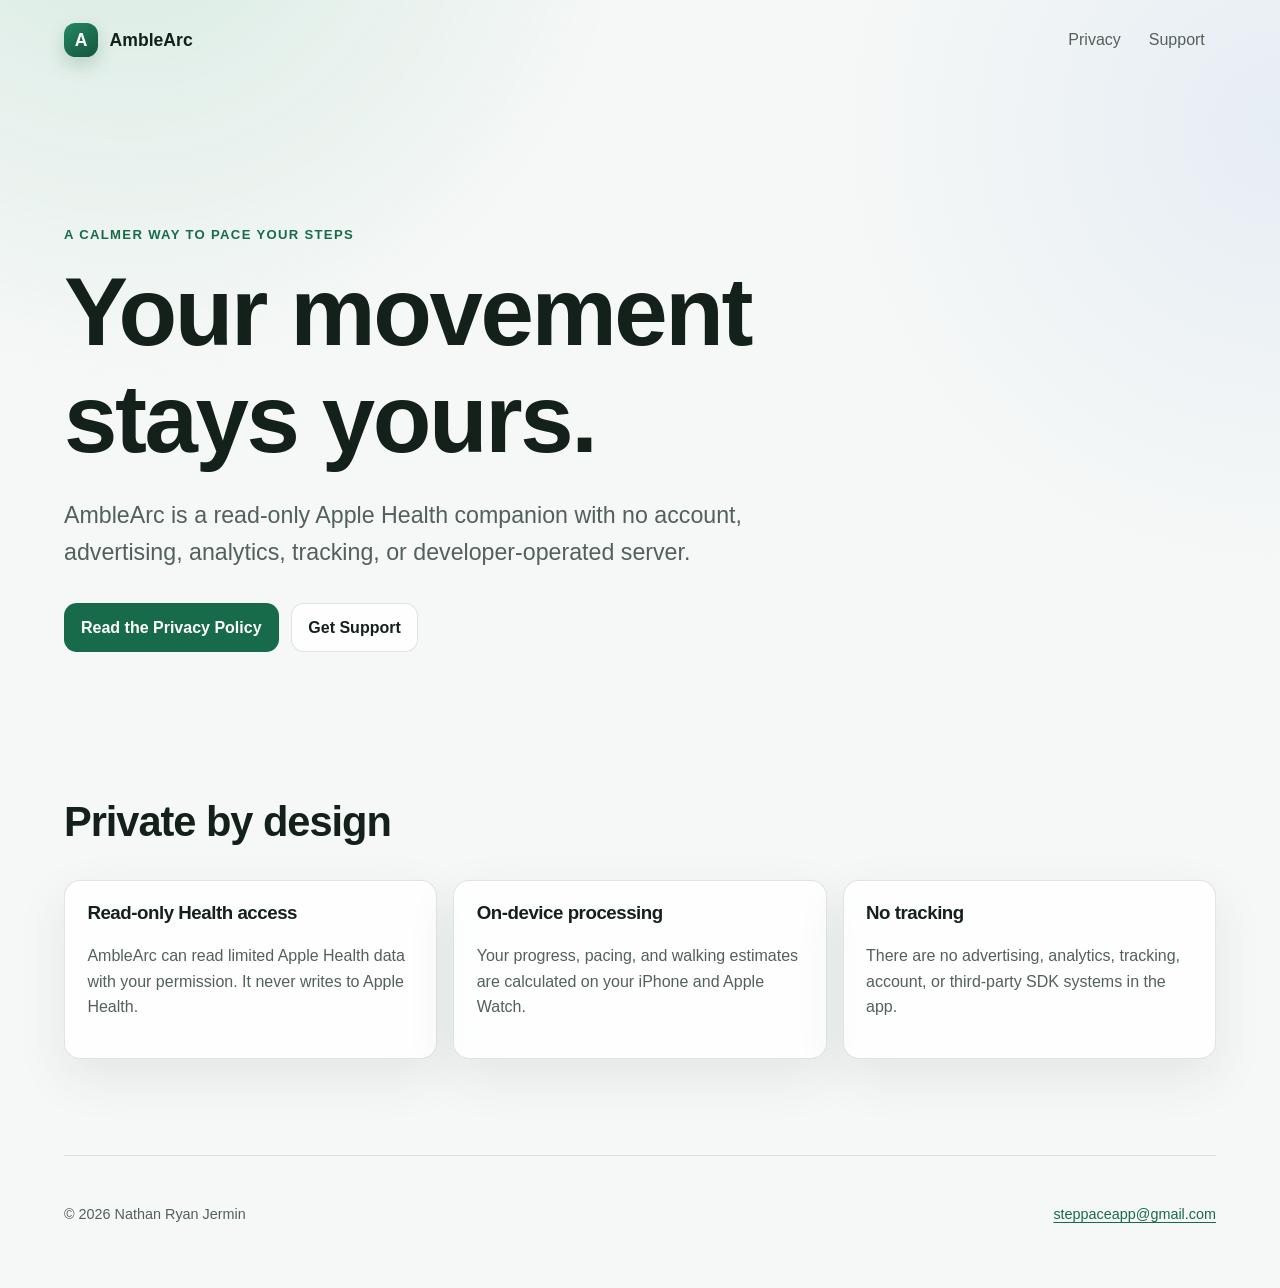
==== index.html @ 31161454 "Publish AmbleArc privacy and support pages" ====
<!doctype html>
<html lang="en">
<head>
  <meta charset="utf-8">
  <meta name="viewport" content="width=device-width, initial-scale=1">
  <meta name="description" content="Official privacy and support information for AmbleArc.">
  <title>AmbleArc — Privacy and Support</title>
  <link rel="canonical" href="https://nathan-jermin02.github.io/amblearc-support/">
  <link rel="stylesheet" href="./assets/styles.css">
</head>
<body>
  <header class="site-header">
    <a class="brand" href="./" aria-label="AmbleArc home">
      <span class="brand-mark" aria-hidden="true">A</span>
      <span>AmbleArc</span>
    </a>
    <nav aria-label="Primary">
      <a href="./privacy/">Privacy</a>
      <a href="./support/">Support</a>
    </nav>
  </header>

  <main>
    <section class="hero">
      <p class="eyebrow">A calmer way to pace your steps</p>
      <h1>Your movement stays yours.</h1>
      <p class="lede">AmbleArc is a read-only Apple Health companion with no account, advertising, analytics, tracking, or developer-operated server.</p>
      <div class="actions">
        <a class="button primary" href="./privacy/">Read the Privacy Policy</a>
        <a class="button secondary" href="./support/">Get Support</a>
      </div>
    </section>

    <section class="principles" aria-labelledby="principles-title">
      <h2 id="principles-title">Private by design</h2>
      <div class="card-grid">
        <article class="card">
          <h3>Read-only Health access</h3>
          <p>AmbleArc can read limited Apple Health data with your permission. It never writes to Apple Health.</p>
        </article>
        <article class="card">
          <h3>On-device processing</h3>
          <p>Your progress, pacing, and walking estimates are calculated on your iPhone and Apple Watch.</p>
        </article>
        <article class="card">
          <h3>No tracking</h3>
          <p>There are no advertising, analytics, tracking, account, or third-party SDK systems in the app.</p>
        </article>
      </div>
    </section>
  </main>

  <footer>
    <p>© 2026 Nathan Ryan Jermin</p>
    <p><a href="mailto:steppaceapp@gmail.com">steppaceapp@gmail.com</a></p>
  </footer>
</body>
</html>
---- assets/styles.css ----
:root {
  color-scheme: light dark;
  --bg: #f6f8f7;
  --surface: rgba(255, 255, 255, 0.82);
  --text: #14211b;
  --muted: #526159;
  --accent: #176b4b;
  --accent-strong: #0f5138;
  --line: rgba(20, 33, 27, 0.12);
  --shadow: 0 18px 50px rgba(17, 54, 38, 0.09);
}

* {
  box-sizing: border-box;
}

html {
  font-family: -apple-system, BlinkMacSystemFont, "Segoe UI", sans-serif;
  line-height: 1.6;
  background: var(--bg);
  color: var(--text);
}

body {
  margin: 0;
  min-height: 100vh;
  background:
    radial-gradient(circle at 10% -10%, rgba(53, 162, 116, 0.16), transparent 32rem),
    radial-gradient(circle at 100% 10%, rgba(69, 128, 211, 0.09), transparent 28rem);
}

a {
  color: var(--accent);
  text-underline-offset: 0.18em;
}

a:focus-visible,
button:focus-visible,
summary:focus-visible {
  outline: 3px solid #ffffff;
  outline-offset: 2px;
  box-shadow: 0 0 0 5px #111111;
  border-radius: 0.25rem;
}

.site-header,
main,
footer {
  width: min(72rem, calc(100% - 2rem));
  margin-inline: auto;
}

.site-header {
  min-height: 5rem;
  display: flex;
  flex-wrap: wrap;
  align-items: center;
  justify-content: space-between;
  gap: 1rem;
}

.brand {
  display: inline-flex;
  align-items: center;
  gap: 0.7rem;
  color: var(--text);
  font-size: 1.1rem;
  font-weight: 720;
  text-decoration: none;
}

.brand-mark {
  display: grid;
  place-items: center;
  width: 2.15rem;
  height: 2.15rem;
  border-radius: 0.72rem;
  color: white;
  background: linear-gradient(145deg, #248764, #14553c);
  box-shadow: 0 8px 18px rgba(20, 85, 60, 0.2);
}

nav {
  display: flex;
  flex-wrap: wrap;
  gap: 0.35rem;
}

nav a {
  color: var(--muted);
  padding: 0.55rem 0.7rem;
  border-radius: 0.65rem;
  text-decoration: none;
}

nav a:hover,
nav a[aria-current="page"] {
  color: var(--text);
  background: var(--surface);
}

.hero {
  padding: clamp(5rem, 12vw, 9rem) 0 clamp(4rem, 9vw, 7rem);
  max-width: 52rem;
}

.eyebrow {
  margin: 0 0 0.8rem;
  color: var(--accent);
  font-size: 0.82rem;
  font-weight: 750;
  letter-spacing: 0.1em;
  text-transform: uppercase;
}

h1,
h2,
h3 {
  line-height: 1.12;
  letter-spacing: -0.025em;
}

h1 {
  margin: 0;
  max-width: 14ch;
  font-size: clamp(3rem, 8vw, 6rem);
}

.lede {
  max-width: 47rem;
  margin: 1.5rem 0 0;
  color: var(--muted);
  font-size: clamp(1.15rem, 2.6vw, 1.45rem);
}

.actions {
  display: flex;
  flex-wrap: wrap;
  gap: 0.8rem;
  margin-top: 2rem;
}

.button {
  display: inline-flex;
  min-height: 2.9rem;
  align-items: center;
  justify-content: center;
  padding: 0.68rem 1rem;
  border: 1px solid transparent;
  border-radius: 0.8rem;
  font-weight: 680;
  text-decoration: none;
}

.button.primary {
  color: white;
  background: var(--accent);
}

.button.primary:hover {
  background: var(--accent-strong);
}

.button.secondary {
  color: var(--text);
  border-color: var(--line);
  background: var(--surface);
}

.principles {
  padding-bottom: 6rem;
}

.principles h2 {
  font-size: clamp(1.8rem, 4vw, 2.6rem);
}

.card-grid {
  display: grid;
  grid-template-columns: repeat(3, minmax(0, 1fr));
  gap: 1rem;
}

.card,
.contact-card {
  padding: 1.4rem;
  border: 1px solid var(--line);
  border-radius: 1rem;
  background: var(--surface);
  box-shadow: var(--shadow);
}

.card h3,
.contact-card h2 {
  margin-top: 0;
}

.card p,
.small {
  color: var(--muted);
}

.document {
  max-width: 50rem;
  padding: clamp(3rem, 8vw, 6rem) 0;
}

.document h1 {
  max-width: none;
  font-size: clamp(2.8rem, 7vw, 4.8rem);
}

.document section {
  margin-top: 3rem;
}

.document h2 {
  font-size: clamp(1.5rem, 4vw, 2rem);
}

.document li + li {
  margin-top: 0.5rem;
}

address {
  font-style: normal;
}

details {
  padding: 1rem 0;
  border-top: 1px solid var(--line);
}

details:last-child {
  border-bottom: 1px solid var(--line);
}

summary {
  cursor: pointer;
  font-weight: 700;
}

footer {
  display: flex;
  justify-content: space-between;
  gap: 1rem;
  padding: 2rem 0 3rem;
  border-top: 1px solid var(--line);
  color: var(--muted);
  font-size: 0.9rem;
}

@media (max-width: 44rem) {
  .site-header {
    align-items: flex-start;
    padding-top: 1rem;
  }

  .card-grid {
    grid-template-columns: 1fr;
  }

  footer {
    display: block;
  }
}

@media (max-width: 28rem) {
  .site-header {
    flex-direction: column;
  }

  nav {
    width: 100%;
  }
}

@media (prefers-reduced-motion: reduce) {
  *,
  *::before,
  *::after {
    scroll-behavior: auto !important;
    transition-duration: 0.01ms !important;
  }
}

@media (prefers-color-scheme: dark) {
  :root {
    --bg: #0d1511;
    --surface: rgba(24, 37, 31, 0.86);
    --text: #edf6f1;
    --muted: #b1c2b9;
    --accent: #79d5ad;
    --accent-strong: #4fbf91;
    --line: rgba(237, 246, 241, 0.14);
    --shadow: 0 18px 50px rgba(0, 0, 0, 0.18);
  }

  .button.primary {
    color: #092218;
  }
}
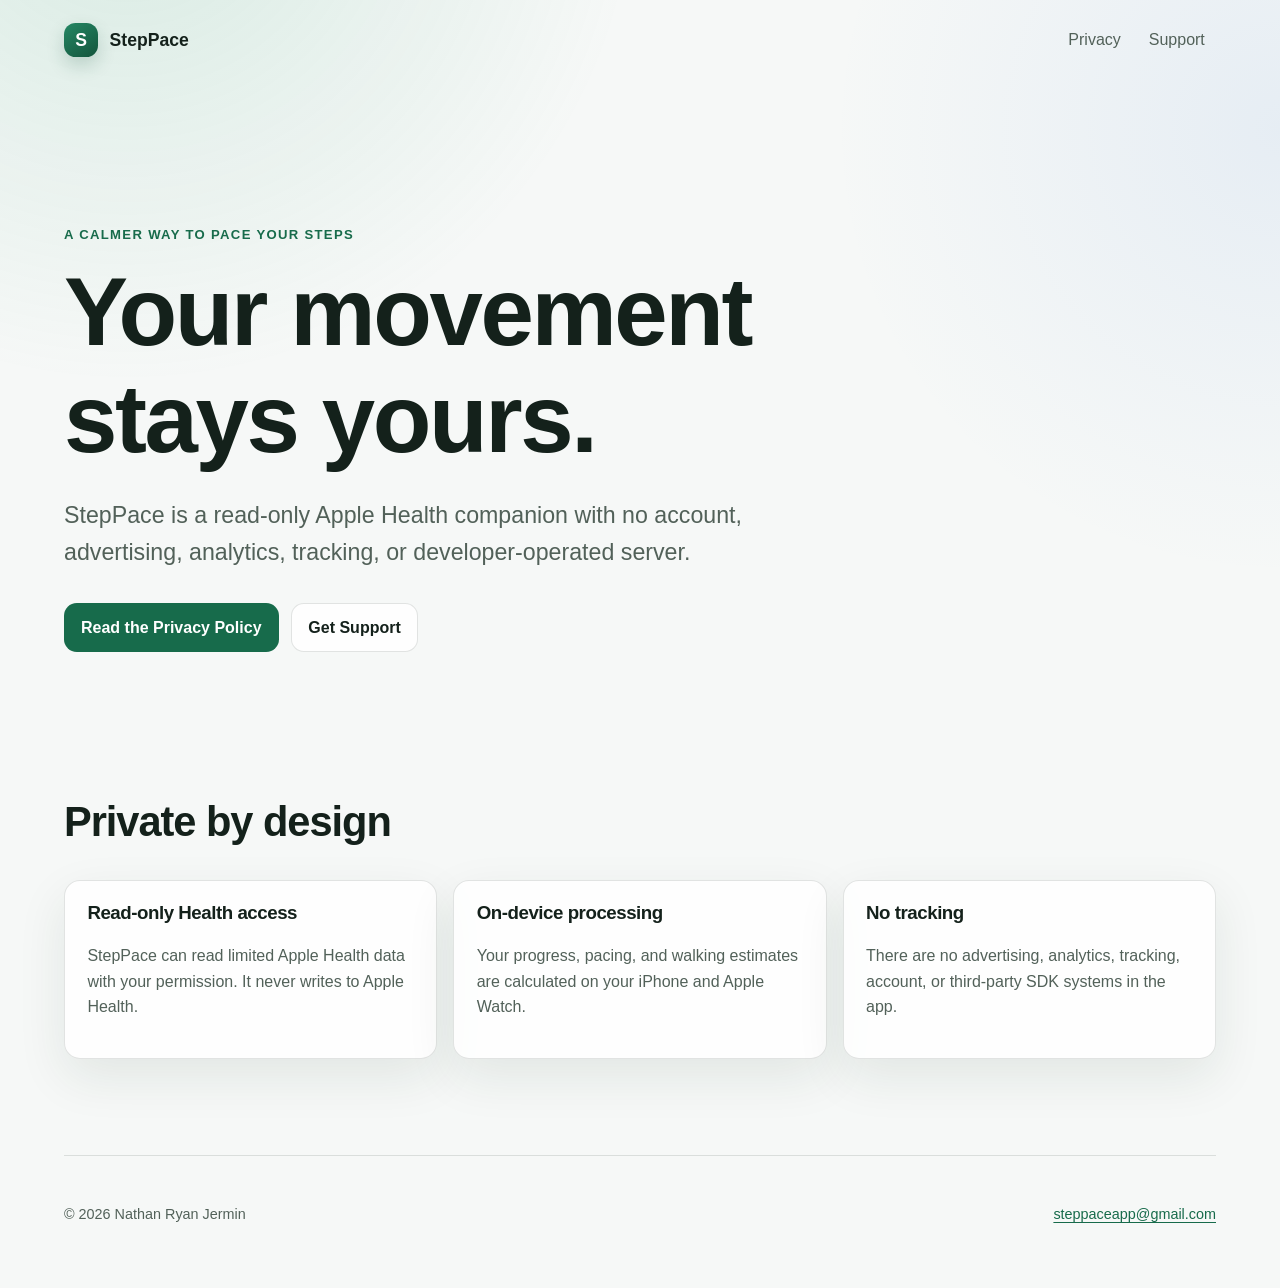
==== commit 1e3cff59: "Restore StepPace branding" ====
--- a/index.html
+++ b/index.html
@@ -3,16 +3,16 @@
 <head>
   <meta charset="utf-8">
   <meta name="viewport" content="width=device-width, initial-scale=1">
-  <meta name="description" content="Official privacy and support information for AmbleArc.">
-  <title>AmbleArc — Privacy and Support</title>
-  <link rel="canonical" href="https://nathan-jermin02.github.io/amblearc-support/">
+  <meta name="description" content="Official privacy and support information for StepPace.">
+  <title>StepPace — Privacy and Support</title>
+  <link rel="canonical" href="https://nathan-jermin02.github.io/steppace-support/">
   <link rel="stylesheet" href="./assets/styles.css">
 </head>
 <body>
   <header class="site-header">
-    <a class="brand" href="./" aria-label="AmbleArc home">
-      <span class="brand-mark" aria-hidden="true">A</span>
-      <span>AmbleArc</span>
+    <a class="brand" href="./" aria-label="StepPace home">
+      <span class="brand-mark" aria-hidden="true">S</span>
+      <span>StepPace</span>
     </a>
     <nav aria-label="Primary">
       <a href="./privacy/">Privacy</a>
@@ -24,7 +24,7 @@
     <section class="hero">
       <p class="eyebrow">A calmer way to pace your steps</p>
       <h1>Your movement stays yours.</h1>
-      <p class="lede">AmbleArc is a read-only Apple Health companion with no account, advertising, analytics, tracking, or developer-operated server.</p>
+      <p class="lede">StepPace is a read-only Apple Health companion with no account, advertising, analytics, tracking, or developer-operated server.</p>
       <div class="actions">
         <a class="button primary" href="./privacy/">Read the Privacy Policy</a>
         <a class="button secondary" href="./support/">Get Support</a>
@@ -36,7 +36,7 @@
       <div class="card-grid">
         <article class="card">
           <h3>Read-only Health access</h3>
-          <p>AmbleArc can read limited Apple Health data with your permission. It never writes to Apple Health.</p>
+          <p>StepPace can read limited Apple Health data with your permission. It never writes to Apple Health.</p>
         </article>
         <article class="card">
           <h3>On-device processing</h3>
